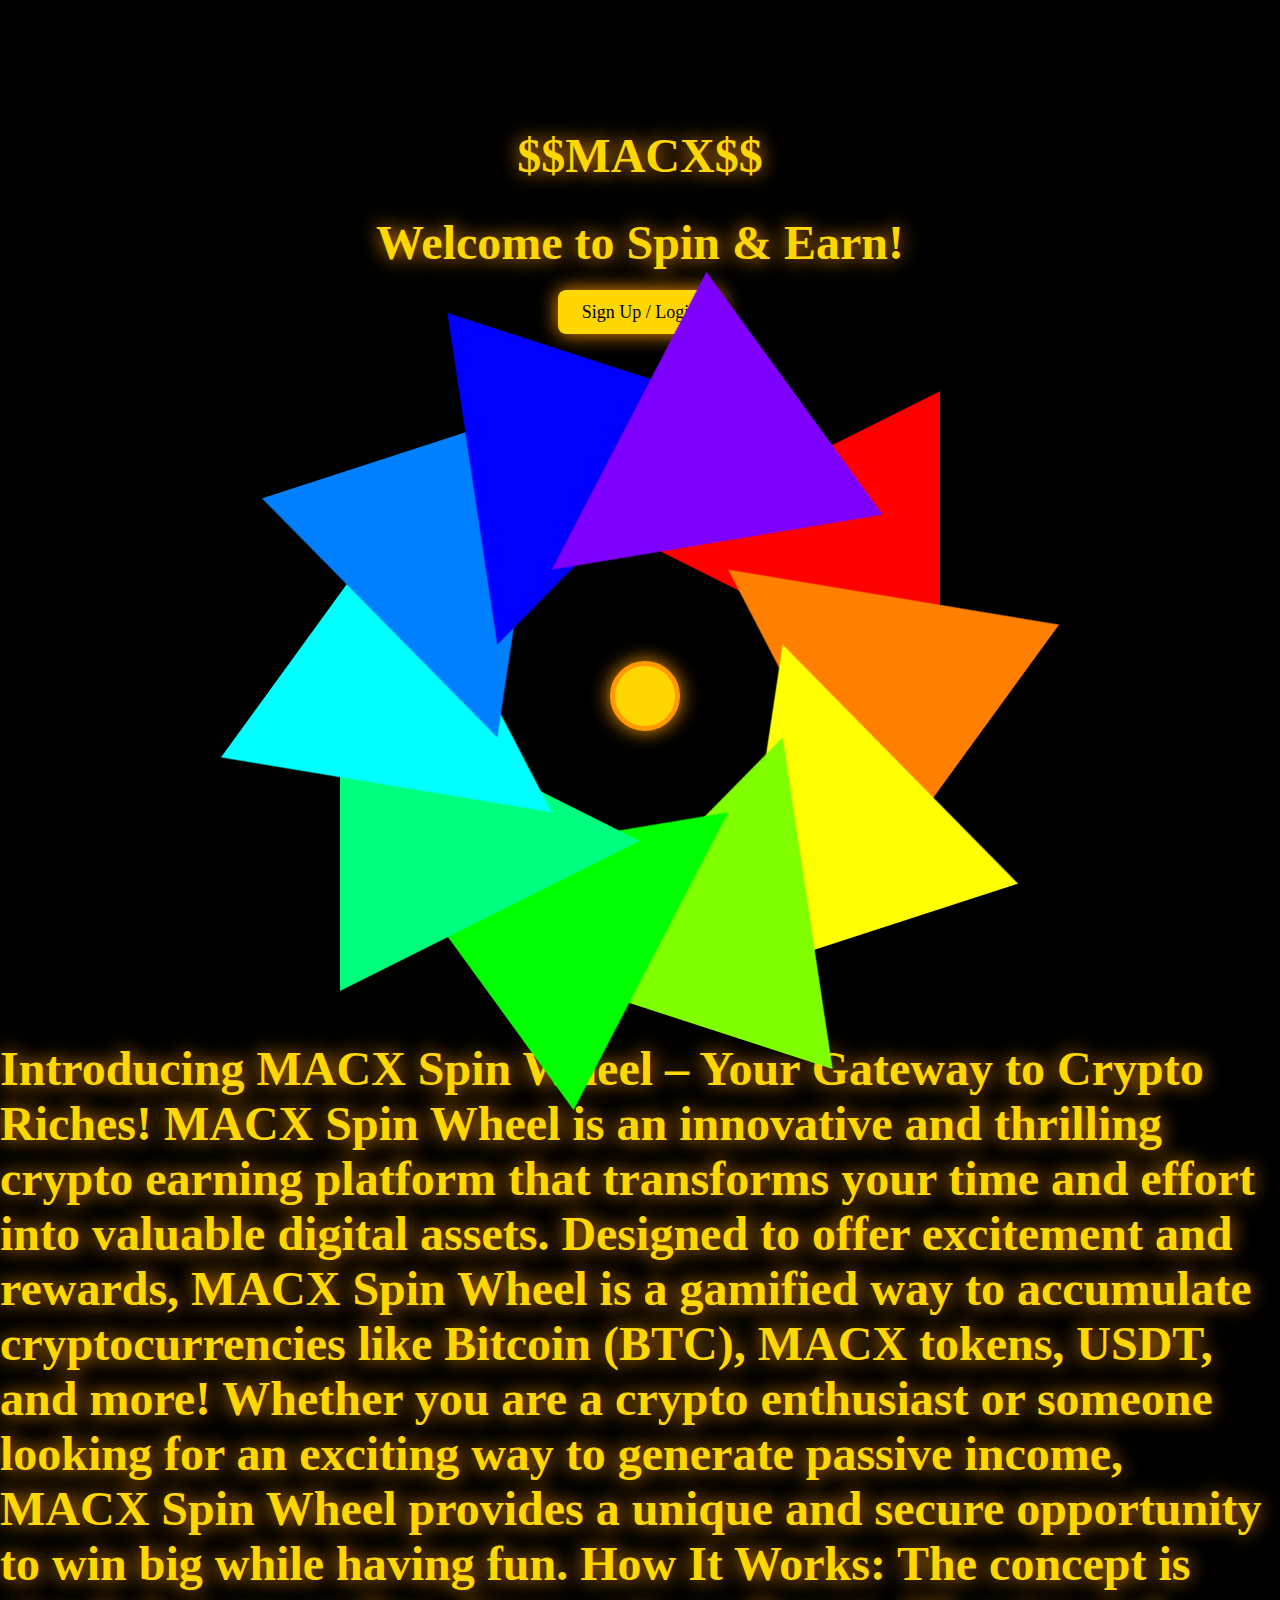
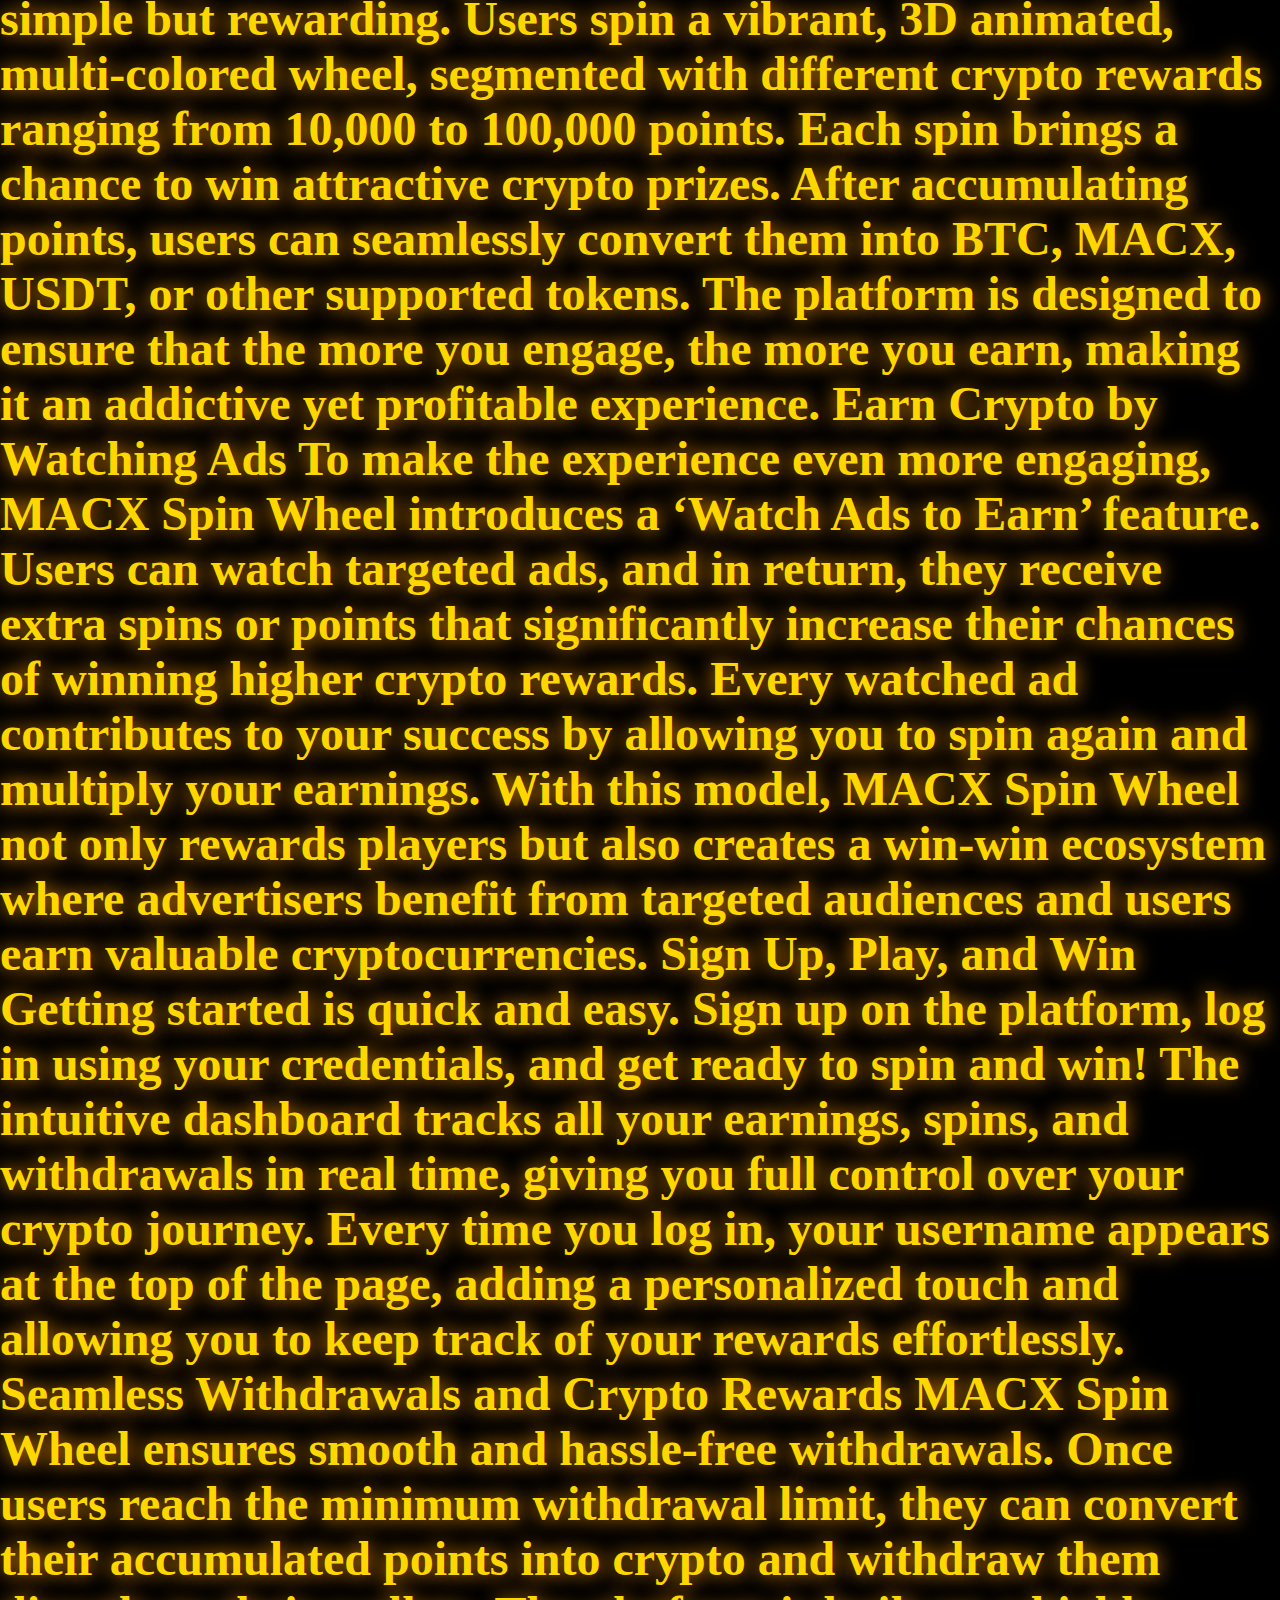
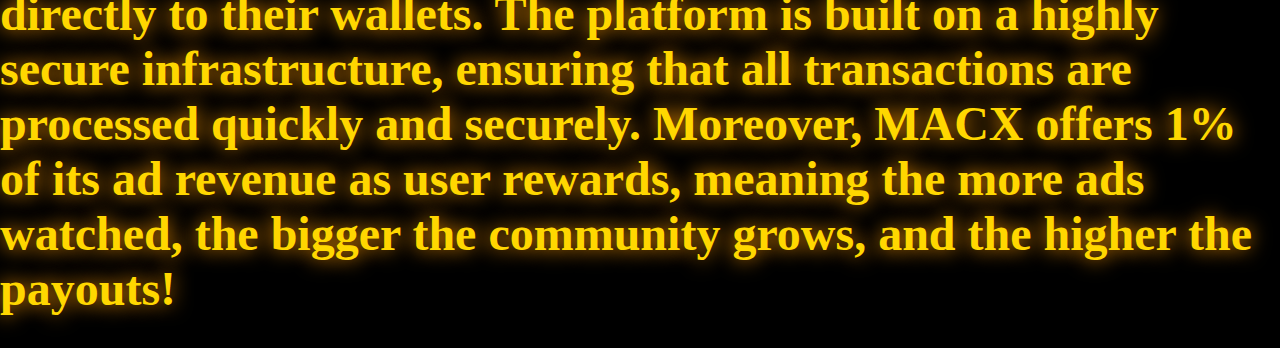
==== index.html @ daed9bd7 "Update index.html" ====
<!DOCTYPE html>
<html>
<head>
    <title>Spin & Earn - Home</title>
    <link rel="stylesheet" type="text/css" href="styles.css">
<style>
    /* Global Styles */
body {
    margin: 0;
    font-family: Algerian, cursive;
    background-color: #000;
    overflow: auto;
}

/* Homepage Container */
.homepage-container {
    text-align: center;
    margin-top: 10%;
}

/* Animated Gold Text */
.animated-text {
    font-weight: bold;
    color: gold;
    text-shadow: 0 0 20px #ff9900;
    font-size: 48px;
    animation: text-glow 1.5s infinite alternate;
}

@keyframes text-glow {
    0% {
        text-shadow: 0 0 10px gold;
    }
    100% {
        text-shadow: 0 0 30px gold, 0 0 40px #ff9900;
    }
}

/* Button Styles */
.btn {
    background-color: gold;
    color: #000;
    padding: 12px 24px;
    text-decoration: none;
    font-size: 18px;
    border-radius: 8px;
    box-shadow: 0 0 20px #ff9900;
    transition: transform 0.3s ease-in-out;
}

.btn:hover {
    transform: scale(1.1);
}

/* Wheel of Fortune Container */
.wheel-container {
    position: relative;
    margin: 50px auto;
    width: 600px;
    height: 600px;
    perspective: 1000px;
}

/* Wheel and Rotation Animation */
.wheel {
    width: 100%;
    height: 100%;
    position: absolute;
    transform-style: preserve-3d;
    animation: spin 10s infinite linear;
}

@keyframes spin {
    0% {
        transform: rotateY(0deg) rotateX(0deg);
    }
    100% {
        transform: rotateY(360deg) rotateX(360deg);
    }
}

/* Wheel Segments - 10 Stripes with Different Colors */
.segment {
    width: 100%;
    height: 50%;
    position: absolute;
    clip-path: polygon(50% 50%, 100% 0, 100% 100%);
    transform-origin: 50% 100%;
}

/* Vibrant Color Segments */
.segment:nth-child(1) {
    background: #FF0000;
    transform: rotate(0deg);
}
.segment:nth-child(2) {
    background: #FF7F00;
    transform: rotate(36deg);
}
.segment:nth-child(3) {
    background: #FFFF00;
    transform: rotate(72deg);
}
.segment:nth-child(4) {
    background: #7FFF00;
    transform: rotate(108deg);
}
.segment:nth-child(5) {
    background: #00FF00;
    transform: rotate(144deg);
}
.segment:nth-child(6) {
    background: #00FF7F;
    transform: rotate(180deg);
}
.segment:nth-child(7) {
    background: #00FFFF;
    transform: rotate(216deg);
}
.segment:nth-child(8) {
    background: #007FFF;
    transform: rotate(252deg);
}
.segment:nth-child(9) {
    background: #0000FF;
    transform: rotate(288deg);
}
.segment:nth-child(10) {
    background: #7F00FF;
    transform: rotate(324deg);
}

/* Center Button for Wheel */
.center {
    width: 60px;
    height: 60px;
    background: gold;
    position: absolute;
    top: 50%;
    left: 50%;
    margin-top: -30px;
    margin-left: -30px;
    border-radius: 50%;
    border: 5px solid #ff9900;
    box-shadow: 0 0 20px #ff9900;
}
</style>
</head>
<body>
    <div class="homepage-container">
       <h1 class="animated-text">$$MACX$$</h1>
        <h1 class="animated-text">Welcome to Spin & Earn!</h1>
        <a href="login.html" class="btn">Sign Up / Login</a>
    </div>
<br>

<!-- Wheel of Fortune Container -->
<div class="wheel-container">
    <div class="wheel" id="wheel">
        <!-- 10 Segments of Wheel with Different Colors and Points -->
        <div class="segment" data-points="10000"></div>
        <div class="segment" data-points="20000"></div>
        <div class="segment" data-points="30000"></div>
        <div class="segment" data-points="40000"></div>
        <div class="segment" data-points="50000"></div>
        <div class="segment" data-points="60000"></div>
        <div class="segment" data-points="70000"></div>
        <div class="segment" data-points="80000"></div>
        <div class="segment" data-points="90000"></div>
        <div class="segment" data-points="100000"></div>
    </div>
    <div class="center"></div>
</div>

<h1 class="animated-text">Introducing MACX Spin Wheel – Your Gateway to Crypto Riches!

MACX Spin Wheel is an innovative and thrilling crypto earning platform that transforms your time and effort into valuable digital assets. Designed to offer excitement and rewards, MACX Spin Wheel is a gamified way to accumulate cryptocurrencies like Bitcoin (BTC), MACX tokens, USDT, and more! Whether you are a crypto enthusiast or someone looking for an exciting way to generate passive income, MACX Spin Wheel provides a unique and secure opportunity to win big while having fun.

How It Works:

The concept is simple but rewarding. Users spin a vibrant, 3D animated, multi-colored wheel, segmented with different crypto rewards ranging from 10,000 to 100,000 points. Each spin brings a chance to win attractive crypto prizes. After accumulating points, users can seamlessly convert them into BTC, MACX, USDT, or other supported tokens. The platform is designed to ensure that the more you engage, the more you earn, making it an addictive yet profitable experience.

Earn Crypto by Watching Ads

To make the experience even more engaging, MACX Spin Wheel introduces a ‘Watch Ads to Earn’ feature. Users can watch targeted ads, and in return, they receive extra spins or points that significantly increase their chances of winning higher crypto rewards. Every watched ad contributes to your success by allowing you to spin again and multiply your earnings. With this model, MACX Spin Wheel not only rewards players but also creates a win-win ecosystem where advertisers benefit from targeted audiences and users earn valuable cryptocurrencies.

Sign Up, Play, and Win

Getting started is quick and easy. Sign up on the platform, log in using your credentials, and get ready to spin and win! The intuitive dashboard tracks all your earnings, spins, and withdrawals in real time, giving you full control over your crypto journey. Every time you log in, your username appears at the top of the page, adding a personalized touch and allowing you to keep track of your rewards effortlessly.

Seamless Withdrawals and Crypto Rewards

MACX Spin Wheel ensures smooth and hassle-free withdrawals. Once users reach the minimum withdrawal limit, they can convert their accumulated points into crypto and withdraw them directly to their wallets. The platform is built on a highly secure infrastructure, ensuring that all transactions are processed quickly and securely. Moreover, MACX offers 1% of its ad revenue as user rewards, meaning the more ads watched, the bigger the community grows, and the higher the payouts!

</h1>

</body>
</html>
---- styles.css ----
body {
    margin: 0;
    font-family: Arial, sans-serif;
    background-color: #000;
    color: #fff;
}

.homepage-container {
    text-align: center;
    margin-top: 20%;
}

.animated-text {
    font-family: Algerian, cursive;
    font-weight: bold;
    color: gold;
    text-shadow: 0 0 20px #ff9900;
    font-size: 48px;
    animation: text-glow 1.5s infinite alternate;
}

@keyframes text-glow {
    0% { text-shadow: 0 0 10px gold; }
    100% { text-shadow: 0 0 30px gold, 0 0 40px #ff9900; }
}

.btn {
    background-color: gold;
    color: #000;
    padding: 12px 24px;
    text-decoration: none;
    font-size: 18px;
    border-radius: 8px;
}

.form-container {
    width: 300px;
    margin: 100px auto;
    text-align: center;
}

input, button {
    margin-top: 10px;
    width: 90%;
    padding: 10px;
}

.error-msg {
    color: red;
    margin-top: 10px;
}
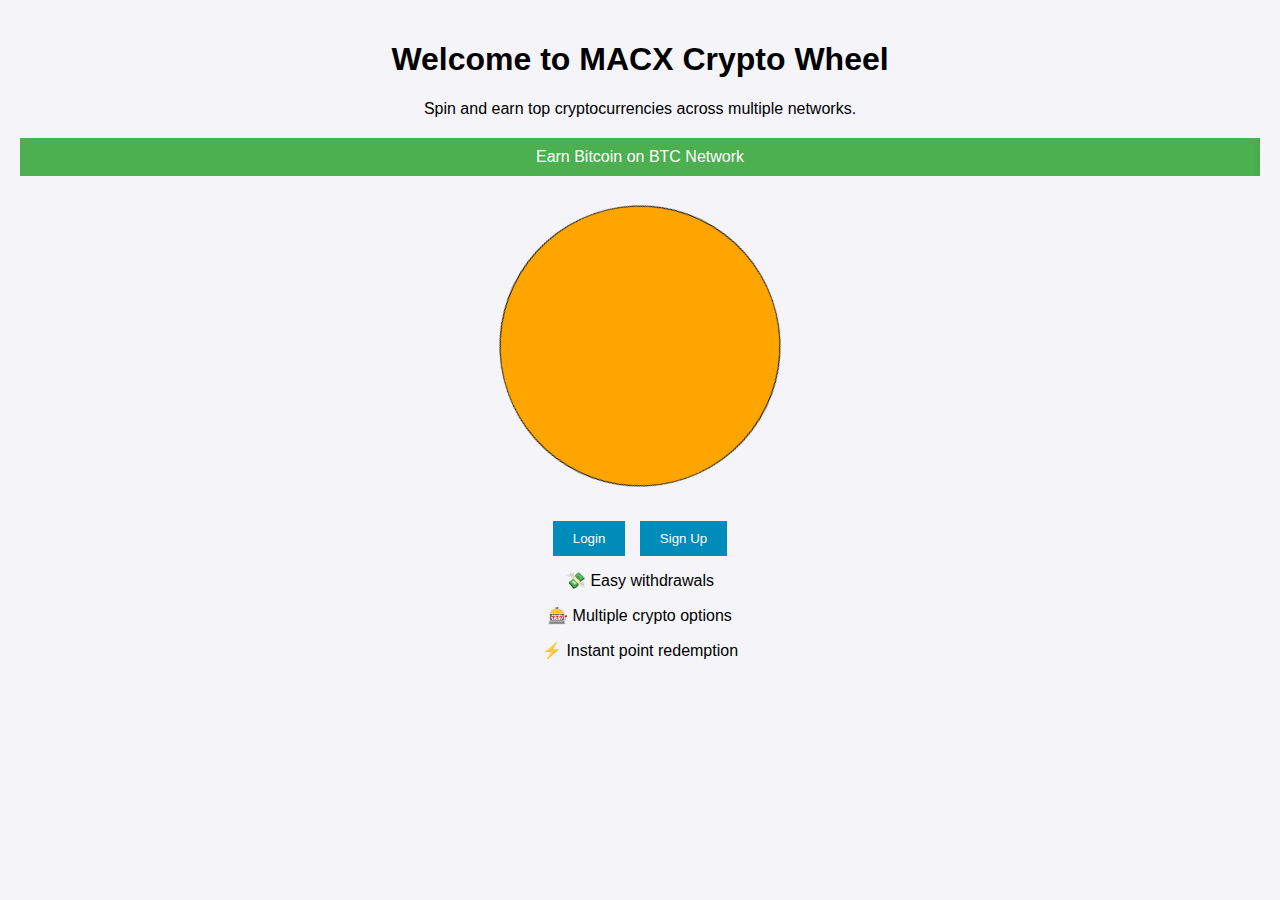
==== commit 7c77c5e0: "Update index.html" ====
--- a/index.html
+++ b/index.html
@@ -1,198 +1,120 @@
 <!DOCTYPE html>
 <html>
 <head>
-    <title>Spin & Earn - Home</title>
-    <link rel="stylesheet" type="text/css" href="styles.css">
-<style>
-    /* Global Styles */
-body {
-    margin: 0;
-    font-family: Algerian, cursive;
-    background-color: #000;
-    overflow: auto;
-}
-
-/* Homepage Container */
-.homepage-container {
-    text-align: center;
-    margin-top: 10%;
-}
-
-/* Animated Gold Text */
-.animated-text {
-    font-weight: bold;
-    color: gold;
-    text-shadow: 0 0 20px #ff9900;
-    font-size: 48px;
-    animation: text-glow 1.5s infinite alternate;
-}
-
-@keyframes text-glow {
-    0% {
-        text-shadow: 0 0 10px gold;
-    }
-    100% {
-        text-shadow: 0 0 30px gold, 0 0 40px #ff9900;
-    }
-}
-
-/* Button Styles */
-.btn {
-    background-color: gold;
-    color: #000;
-    padding: 12px 24px;
-    text-decoration: none;
-    font-size: 18px;
-    border-radius: 8px;
-    box-shadow: 0 0 20px #ff9900;
-    transition: transform 0.3s ease-in-out;
-}
-
-.btn:hover {
-    transform: scale(1.1);
-}
-
-/* Wheel of Fortune Container */
-.wheel-container {
-    position: relative;
-    margin: 50px auto;
-    width: 600px;
-    height: 600px;
-    perspective: 1000px;
-}
-
-/* Wheel and Rotation Animation */
-.wheel {
-    width: 100%;
-    height: 100%;
-    position: absolute;
-    transform-style: preserve-3d;
-    animation: spin 10s infinite linear;
-}
-
-@keyframes spin {
-    0% {
-        transform: rotateY(0deg) rotateX(0deg);
-    }
-    100% {
-        transform: rotateY(360deg) rotateX(360deg);
-    }
-}
-
-/* Wheel Segments - 10 Stripes with Different Colors */
-.segment {
-    width: 100%;
-    height: 50%;
-    position: absolute;
-    clip-path: polygon(50% 50%, 100% 0, 100% 100%);
-    transform-origin: 50% 100%;
-}
-
-/* Vibrant Color Segments */
-.segment:nth-child(1) {
-    background: #FF0000;
-    transform: rotate(0deg);
-}
-.segment:nth-child(2) {
-    background: #FF7F00;
-    transform: rotate(36deg);
-}
-.segment:nth-child(3) {
-    background: #FFFF00;
-    transform: rotate(72deg);
-}
-.segment:nth-child(4) {
-    background: #7FFF00;
-    transform: rotate(108deg);
-}
-.segment:nth-child(5) {
-    background: #00FF00;
-    transform: rotate(144deg);
-}
-.segment:nth-child(6) {
-    background: #00FF7F;
-    transform: rotate(180deg);
-}
-.segment:nth-child(7) {
-    background: #00FFFF;
-    transform: rotate(216deg);
-}
-.segment:nth-child(8) {
-    background: #007FFF;
-    transform: rotate(252deg);
-}
-.segment:nth-child(9) {
-    background: #0000FF;
-    transform: rotate(288deg);
-}
-.segment:nth-child(10) {
-    background: #7F00FF;
-    transform: rotate(324deg);
-}
-
-/* Center Button for Wheel */
-.center {
-    width: 60px;
-    height: 60px;
-    background: gold;
-    position: absolute;
-    top: 50%;
-    left: 50%;
-    margin-top: -30px;
-    margin-left: -30px;
-    border-radius: 50%;
-    border: 5px solid #ff9900;
-    box-shadow: 0 0 20px #ff9900;
-}
-</style>
+    <style>
+        body {
+            font-family: Arial, sans-serif;
+            background: #f4f4f9;
+            margin: 0;
+            padding: 0;
+        }
+        .container {
+            text-align: center;
+            padding: 20px;
+        }
+        header {
+            margin-bottom: 20px;
+        }
+        .slider-container {
+            width: 100%;
+            overflow: hidden;
+            margin-bottom: 20px;
+        }
+        .slider {
+            display: flex;
+            width: 600%;
+            animation: slide 10s linear infinite;
+        }
+        .card {
+            width: 16.66%;
+            background: #4CAF50;
+            color: white;
+            padding: 10px;
+            box-shadow: 2px 2px 10px rgba(0,0,0,0.1);
+        }
+        .wheel-container {
+            margin: 20px auto;
+            width: 300px;
+            height: 300px;
+        }
+        .auth-section button {
+            padding: 10px 20px;
+            margin: 5px;
+            background-color: #008CBA;
+            color: white;
+            border: none;
+            cursor: pointer;
+        }
+        .features p {
+            margin-top: 10px;
+        }
+        @keyframes slide {
+            0% { transform: translateX(0%); }
+            100% { transform: translateX(-100%); }
+        }
+    </style>
 </head>
 <body>
-    <div class="homepage-container">
-       <h1 class="animated-text">$$MACX$$</h1>
-        <h1 class="animated-text">Welcome to Spin & Earn!</h1>
-        <a href="login.html" class="btn">Sign Up / Login</a>
+    <div class="container">
+        <header>
+            <h1>Welcome to MACX Crypto Wheel</h1>
+            <p>Spin and earn top cryptocurrencies across multiple networks.</p>
+        </header>
+
+        <!-- Crypto Info Cards Slider -->
+        <div class="slider-container">
+            <div class="slider">
+                <div class="card">Earn Bitcoin on BTC Network</div>
+                <div class="card">Earn Ethereum on ETH Network</div>
+                <div class="card">Earn USDT on Tron Network</div>
+                <div class="card">Earn TON on TON Network</div>
+                <div class="card">Earn Solana on SOL Network</div>
+                <div class="card">Earn BNB on BSC Network</div>
+            </div>
+        </div>
+
+        <!-- Wheel Section -->
+        <div class="wheel-container">
+            <canvas id="wheel" width="300" height="300"></canvas>
+        </div>
+
+        <!-- Login/Signup Section -->
+        <div class="auth-section">
+            <button onclick="location.href='login.html'">Login</button>
+            <button onclick="location.href='signup.html'">Sign Up</button>
+        </div>
+
+        <!-- Feature Highlights -->
+        <div class="features">
+            <p>💸 Easy withdrawals</p>
+            <p>🎰 Multiple crypto options</p>
+            <p>⚡️ Instant point redemption</p>
+        </div>
     </div>
-<br>
 
-<!-- Wheel of Fortune Container -->
-<div class="wheel-container">
-    <div class="wheel" id="wheel">
-        <!-- 10 Segments of Wheel with Different Colors and Points -->
-        <div class="segment" data-points="10000"></div>
-        <div class="segment" data-points="20000"></div>
-        <div class="segment" data-points="30000"></div>
-        <div class="segment" data-points="40000"></div>
-        <div class="segment" data-points="50000"></div>
-        <div class="segment" data-points="60000"></div>
-        <div class="segment" data-points="70000"></div>
-        <div class="segment" data-points="80000"></div>
-        <div class="segment" data-points="90000"></div>
-        <div class="segment" data-points="100000"></div>
-    </div>
-    <div class="center"></div>
-</div>
+    <script>
+        // Wheel Rotation
+        let canvas = document.getElementById('wheel');
+        let ctx = canvas.getContext('2d');
+        let angle = 0;
 
-<h1 class="animated-text">Introducing MACX Spin Wheel – Your Gateway to Crypto Riches!
+        function drawWheel() {
+            ctx.clearRect(0, 0, 300, 300);
+            ctx.beginPath();
+            ctx.arc(150, 150, 140, 0, 2 * Math.PI);
+            ctx.fillStyle = "#FFA500";
+            ctx.fill();
+            ctx.stroke();
+        }
 
-MACX Spin Wheel is an innovative and thrilling crypto earning platform that transforms your time and effort into valuable digital assets. Designed to offer excitement and rewards, MACX Spin Wheel is a gamified way to accumulate cryptocurrencies like Bitcoin (BTC), MACX tokens, USDT, and more! Whether you are a crypto enthusiast or someone looking for an exciting way to generate passive income, MACX Spin Wheel provides a unique and secure opportunity to win big while having fun.
+        function rotateWheel() {
+            angle += 0.01;
+            canvas.style.transform = `rotate(${angle}rad)`;
+            requestAnimationFrame(rotateWheel);
+        }
 
-How It Works:
-
-The concept is simple but rewarding. Users spin a vibrant, 3D animated, multi-colored wheel, segmented with different crypto rewards ranging from 10,000 to 100,000 points. Each spin brings a chance to win attractive crypto prizes. After accumulating points, users can seamlessly convert them into BTC, MACX, USDT, or other supported tokens. The platform is designed to ensure that the more you engage, the more you earn, making it an addictive yet profitable experience.
-
-Earn Crypto by Watching Ads
-
-To make the experience even more engaging, MACX Spin Wheel introduces a ‘Watch Ads to Earn’ feature. Users can watch targeted ads, and in return, they receive extra spins or points that significantly increase their chances of winning higher crypto rewards. Every watched ad contributes to your success by allowing you to spin again and multiply your earnings. With this model, MACX Spin Wheel not only rewards players but also creates a win-win ecosystem where advertisers benefit from targeted audiences and users earn valuable cryptocurrencies.
-
-Sign Up, Play, and Win
-
-Getting started is quick and easy. Sign up on the platform, log in using your credentials, and get ready to spin and win! The intuitive dashboard tracks all your earnings, spins, and withdrawals in real time, giving you full control over your crypto journey. Every time you log in, your username appears at the top of the page, adding a personalized touch and allowing you to keep track of your rewards effortlessly.
-
-Seamless Withdrawals and Crypto Rewards
-
-MACX Spin Wheel ensures smooth and hassle-free withdrawals. Once users reach the minimum withdrawal limit, they can convert their accumulated points into crypto and withdraw them directly to their wallets. The platform is built on a highly secure infrastructure, ensuring that all transactions are processed quickly and securely. Moreover, MACX offers 1% of its ad revenue as user rewards, meaning the more ads watched, the bigger the community grows, and the higher the payouts!
-
-</h1>
-
+        drawWheel();
+        rotateWheel();
+    </script>
 </body>
 </html>
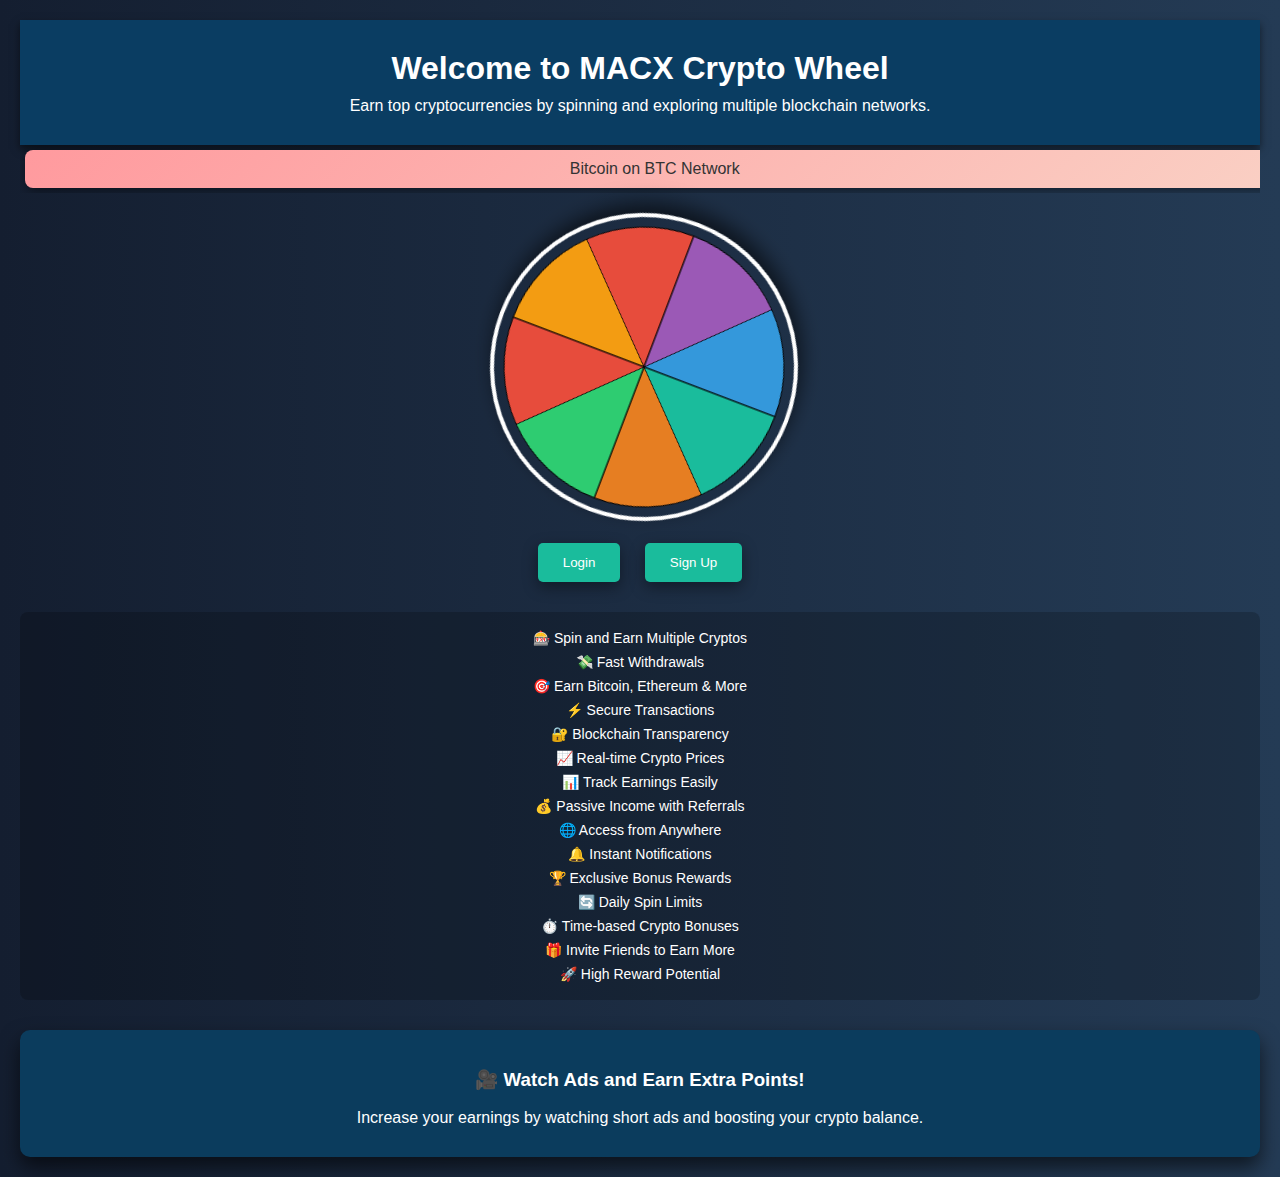
==== commit 7ffa0bc1: "Update index.html" ====
--- a/index.html
+++ b/index.html
@@ -3,17 +3,24 @@
 <head>
     <style>
         body {
-            font-family: Arial, sans-serif;
-            background: #f4f4f9;
+            font-family: 'Arial', sans-serif;
+            background: linear-gradient(to right, #141e30, #243b55);
             margin: 0;
             padding: 0;
+            overflow-x: hidden;
         }
         .container {
             text-align: center;
             padding: 20px;
+            color: #fff;
         }
         header {
-            margin-bottom: 20px;
+            padding: 20px;
+            background: #0a3d62;
+            box-shadow: 0 4px 8px rgba(0,0,0,0.5);
+        }
+        h1, p {
+            margin: 10px 0;
         }
         .slider-container {
             width: 100%;
@@ -22,35 +29,63 @@
         }
         .slider {
             display: flex;
-            width: 600%;
-            animation: slide 10s linear infinite;
+            width: 1200%;
+            animation: slide 12s linear infinite;
         }
         .card {
-            width: 16.66%;
-            background: #4CAF50;
-            color: white;
+            width: 8.33%;
+            background: linear-gradient(135deg, #ff9a9e, #fad0c4);
+            color: #333;
             padding: 10px;
-            box-shadow: 2px 2px 10px rgba(0,0,0,0.1);
+            margin: 5px;
+            box-shadow: 2px 2px 12px rgba(0,0,0,0.5);
+            border-radius: 8px;
         }
         .wheel-container {
             margin: 20px auto;
             width: 300px;
             height: 300px;
+            position: relative;
+            transform-style: preserve-3d;
+        }
+        canvas {
+            border: 4px solid #fff;
+            border-radius: 50%;
+            box-shadow: 0 10px 20px rgba(0,0,0,0.6);
         }
         .auth-section button {
-            padding: 10px 20px;
-            margin: 5px;
-            background-color: #008CBA;
-            color: white;
+            padding: 12px 25px;
+            margin: 10px;
+            background-color: #1abc9c;
+            color: #fff;
             border: none;
+            border-radius: 5px;
+            box-shadow: 0 5px 15px rgba(0,0,0,0.4);
             cursor: pointer;
         }
+        .auth-section button:hover {
+            background-color: #16a085;
+        }
+        .features {
+            margin-top: 20px;
+            padding: 10px;
+            background: rgba(0, 0, 0, 0.2);
+            border-radius: 8px;
+        }
         .features p {
-            margin-top: 10px;
+            font-size: 14px;
+            margin: 8px 0;
         }
         @keyframes slide {
-            0% { transform: translateX(0%); }
+            0% { transform: translateX(0); }
             100% { transform: translateX(-100%); }
+        }
+        .ads-container {
+            margin-top: 30px;
+            padding: 20px;
+            background: #0b3c5d;
+            border-radius: 10px;
+            box-shadow: 0 10px 20px rgba(0,0,0,0.6);
         }
     </style>
 </head>
@@ -58,18 +93,18 @@
     <div class="container">
         <header>
             <h1>Welcome to MACX Crypto Wheel</h1>
-            <p>Spin and earn top cryptocurrencies across multiple networks.</p>
+            <p>Earn top cryptocurrencies by spinning and exploring multiple blockchain networks.</p>
         </header>
 
         <!-- Crypto Info Cards Slider -->
         <div class="slider-container">
             <div class="slider">
-                <div class="card">Earn Bitcoin on BTC Network</div>
-                <div class="card">Earn Ethereum on ETH Network</div>
-                <div class="card">Earn USDT on Tron Network</div>
-                <div class="card">Earn TON on TON Network</div>
-                <div class="card">Earn Solana on SOL Network</div>
-                <div class="card">Earn BNB on BSC Network</div>
+                <div class="card">Bitcoin on BTC Network</div>
+                <div class="card">Ethereum on ETH Network</div>
+                <div class="card">USDT on Tron Network</div>
+                <div class="card">TON on TON Network</div>
+                <div class="card">Solana on SOL Network</div>
+                <div class="card">BNB on BSC Network</div>
             </div>
         </div>
 
@@ -86,30 +121,51 @@
 
         <!-- Feature Highlights -->
         <div class="features">
-            <p>💸 Easy withdrawals</p>
-            <p>🎰 Multiple crypto options</p>
-            <p>⚡️ Instant point redemption</p>
+            <p>🎰 Spin and Earn Multiple Cryptos</p>
+            <p>💸 Fast Withdrawals</p>
+            <p>🎯 Earn Bitcoin, Ethereum & More</p>
+            <p>⚡️ Secure Transactions</p>
+            <p>🔐 Blockchain Transparency</p>
+            <p>📈 Real-time Crypto Prices</p>
+            <p>📊 Track Earnings Easily</p>
+            <p>💰 Passive Income with Referrals</p>
+            <p>🌐 Access from Anywhere</p>
+            <p>🔔 Instant Notifications</p>
+            <p>🏆 Exclusive Bonus Rewards</p>
+            <p>🔄 Daily Spin Limits</p>
+            <p>⏱️ Time-based Crypto Bonuses</p>
+            <p>🎁 Invite Friends to Earn More</p>
+            <p>🚀 High Reward Potential</p>
+        </div>
+
+        <!-- Advertisement Section -->
+        <div class="ads-container">
+            <h3>🎥 Watch Ads and Earn Extra Points!</h3>
+            <p>Increase your earnings by watching short ads and boosting your crypto balance.</p>
         </div>
     </div>
 
     <script>
-        // Wheel Rotation
+        // Wheel Drawing with Stripes
         let canvas = document.getElementById('wheel');
         let ctx = canvas.getContext('2d');
-        let angle = 0;
+        const colors = ['#f39c12', '#e74c3c', '#9b59b6', '#3498db', '#1abc9c', '#e67e22', '#2ecc71', '#e74c3c'];
 
         function drawWheel() {
-            ctx.clearRect(0, 0, 300, 300);
-            ctx.beginPath();
-            ctx.arc(150, 150, 140, 0, 2 * Math.PI);
-            ctx.fillStyle = "#FFA500";
-            ctx.fill();
-            ctx.stroke();
+            let sliceAngle = 2 * Math.PI / colors.length;
+            for (let i = 0; i < colors.length; i++) {
+                ctx.beginPath();
+                ctx.moveTo(150, 150);
+                ctx.arc(150, 150, 140, sliceAngle * i, sliceAngle * (i + 1));
+                ctx.closePath();
+                ctx.fillStyle = colors[i];
+                ctx.fill();
+                ctx.stroke();
+            }
         }
 
         function rotateWheel() {
-            angle += 0.01;
-            canvas.style.transform = `rotate(${angle}rad)`;
+            canvas.style.transform = `rotate(${Date.now() / 50}deg)`;
             requestAnimationFrame(rotateWheel);
         }
 
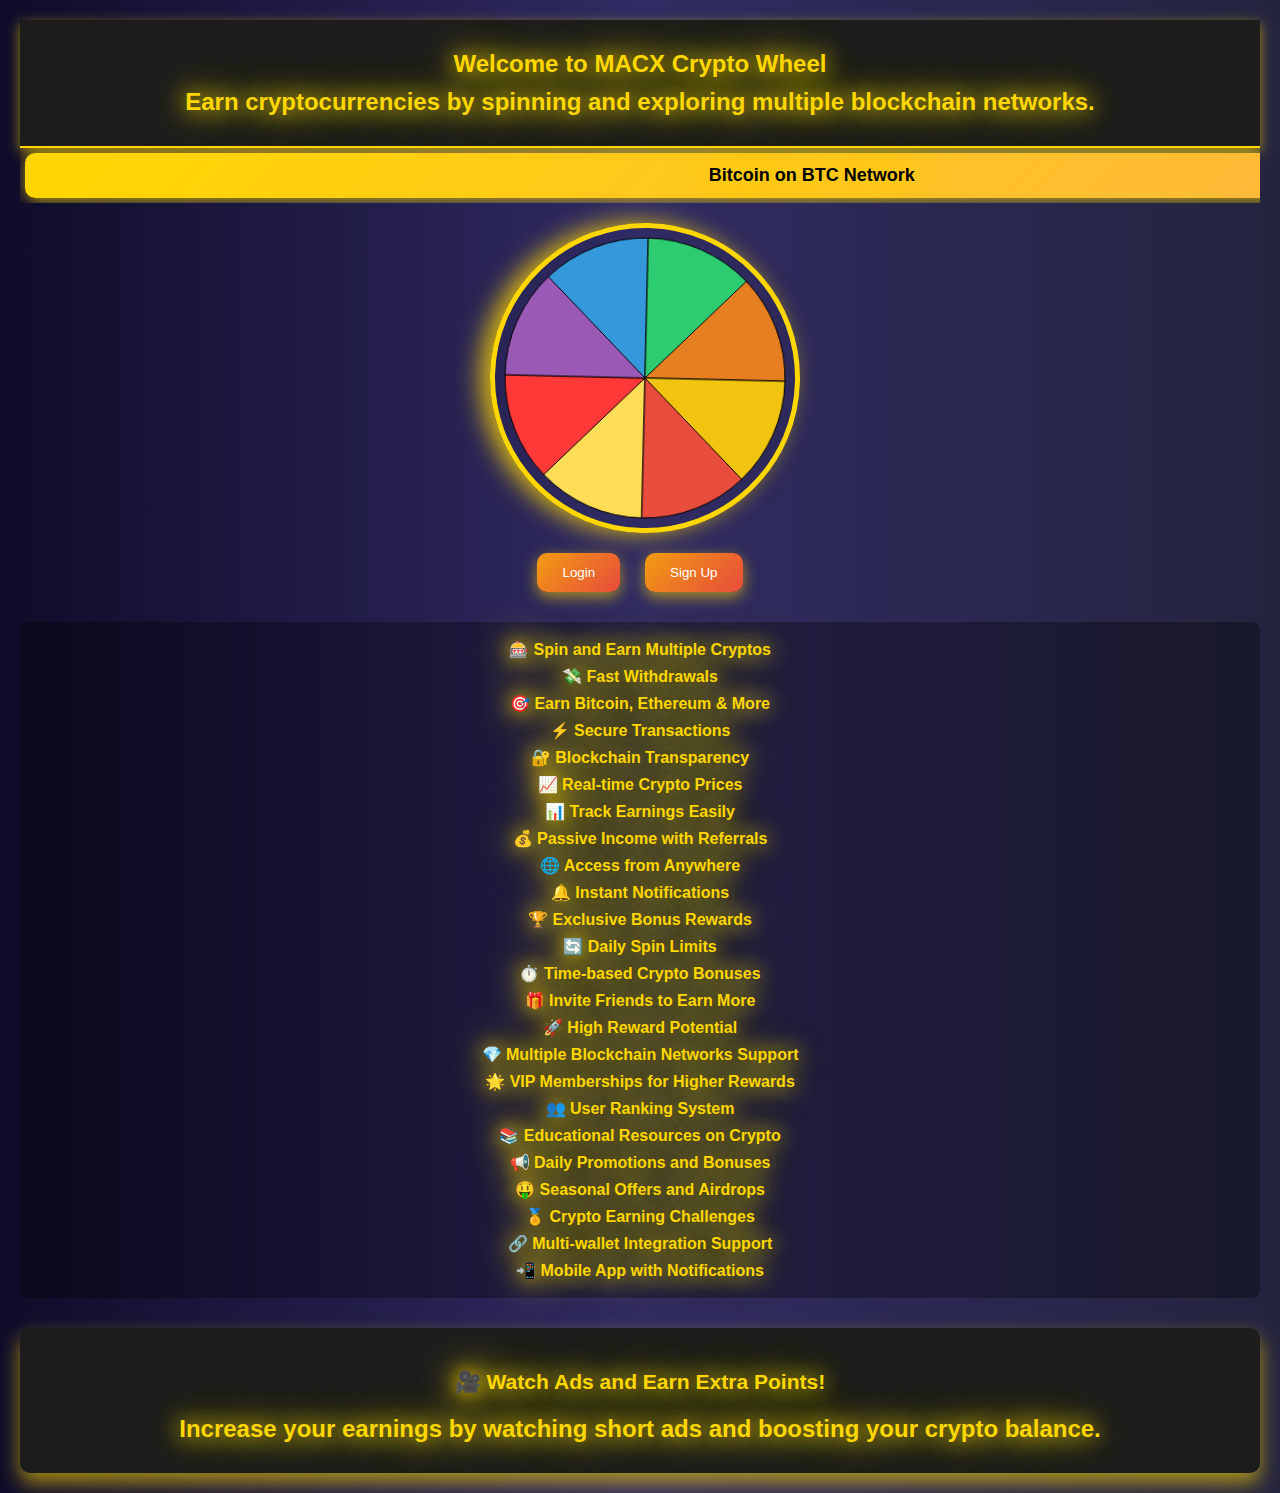
==== commit ac5b53fb: "Update index.html" ====
--- a/index.html
+++ b/index.html
@@ -3,8 +3,8 @@
 <head>
     <style>
         body {
-            font-family: 'Arial', sans-serif;
-            background: linear-gradient(to right, #141e30, #243b55);
+            font-family: 'Cursive', sans-serif;
+            background: linear-gradient(to right, #0f0c29, #302b63, #24243e);
             margin: 0;
             padding: 0;
             overflow-x: hidden;
@@ -12,15 +12,21 @@
         .container {
             text-align: center;
             padding: 20px;
-            color: #fff;
+            color: gold;
+            text-shadow: 0 0 20px gold, 0 0 40px #ffdd00;
+            font-size: 18px;
+            font-weight: bold;
         }
         header {
             padding: 20px;
-            background: #0a3d62;
-            box-shadow: 0 4px 8px rgba(0,0,0,0.5);
+            background: #1c1c1c;
+            box-shadow: 0 4px 12px rgba(255, 215, 0, 0.6);
+            border-bottom: 2px solid gold;
         }
         h1, p {
             margin: 10px 0;
+            font-size: 24px;
+            font-weight: bold;
         }
         .slider-container {
             width: 100%;
@@ -29,51 +35,50 @@
         }
         .slider {
             display: flex;
-            width: 1200%;
-            animation: slide 12s linear infinite;
+            width: 1500%;
+            animation: slide 20s linear infinite;
         }
         .card {
             width: 8.33%;
-            background: linear-gradient(135deg, #ff9a9e, #fad0c4);
-            color: #333;
-            padding: 10px;
+            background: linear-gradient(135deg, #ffd700, #ffb347);
+            color: #000;
+            padding: 12px;
             margin: 5px;
-            box-shadow: 2px 2px 12px rgba(0,0,0,0.5);
-            border-radius: 8px;
+            box-shadow: 2px 2px 15px rgba(255,215,0,0.8);
+            border-radius: 10px;
         }
         .wheel-container {
             margin: 20px auto;
             width: 300px;
             height: 300px;
             position: relative;
-            transform-style: preserve-3d;
         }
         canvas {
-            border: 4px solid #fff;
+            border: 5px solid gold;
             border-radius: 50%;
-            box-shadow: 0 10px 20px rgba(0,0,0,0.6);
+            box-shadow: 0 10px 25px rgba(255,215,0,0.8);
         }
         .auth-section button {
             padding: 12px 25px;
             margin: 10px;
-            background-color: #1abc9c;
+            background: linear-gradient(135deg, #f39c12, #e74c3c);
             color: #fff;
             border: none;
-            border-radius: 5px;
-            box-shadow: 0 5px 15px rgba(0,0,0,0.4);
+            border-radius: 10px;
+            box-shadow: 0 5px 15px rgba(255,215,0,0.6);
             cursor: pointer;
         }
         .auth-section button:hover {
-            background-color: #16a085;
+            background-color: #ffdd57;
         }
         .features {
             margin-top: 20px;
             padding: 10px;
-            background: rgba(0, 0, 0, 0.2);
+            background: rgba(0, 0, 0, 0.3);
             border-radius: 8px;
         }
         .features p {
-            font-size: 14px;
+            font-size: 16px;
             margin: 8px 0;
         }
         @keyframes slide {
@@ -83,9 +88,9 @@
         .ads-container {
             margin-top: 30px;
             padding: 20px;
-            background: #0b3c5d;
+            background: #1c1c1c;
             border-radius: 10px;
-            box-shadow: 0 10px 20px rgba(0,0,0,0.6);
+            box-shadow: 0 10px 20px rgba(255,215,0,0.6);
         }
     </style>
 </head>
@@ -93,7 +98,7 @@
     <div class="container">
         <header>
             <h1>Welcome to MACX Crypto Wheel</h1>
-            <p>Earn top cryptocurrencies by spinning and exploring multiple blockchain networks.</p>
+            <p>Earn cryptocurrencies by spinning and exploring multiple blockchain networks.</p>
         </header>
 
         <!-- Crypto Info Cards Slider -->
@@ -136,6 +141,15 @@
             <p>⏱️ Time-based Crypto Bonuses</p>
             <p>🎁 Invite Friends to Earn More</p>
             <p>🚀 High Reward Potential</p>
+            <p>💎 Multiple Blockchain Networks Support</p>
+            <p>🌟 VIP Memberships for Higher Rewards</p>
+            <p>👥 User Ranking System</p>
+            <p>📚 Educational Resources on Crypto</p>
+            <p>📢 Daily Promotions and Bonuses</p>
+            <p>🤑 Seasonal Offers and Airdrops</p>
+            <p>🏅 Crypto Earning Challenges</p>
+            <p>🔗 Multi-wallet Integration Support</p>
+            <p>📲 Mobile App with Notifications</p>
         </div>
 
         <!-- Advertisement Section -->
@@ -149,7 +163,7 @@
         // Wheel Drawing with Stripes
         let canvas = document.getElementById('wheel');
         let ctx = canvas.getContext('2d');
-        const colors = ['#f39c12', '#e74c3c', '#9b59b6', '#3498db', '#1abc9c', '#e67e22', '#2ecc71', '#e74c3c'];
+        const colors = ['#ffdd57', '#ff3838', '#9b59b6', '#3498db', '#2ecc71', '#e67e22', '#f1c40f', '#e74c3c'];
 
         function drawWheel() {
             let sliceAngle = 2 * Math.PI / colors.length;
@@ -165,7 +179,7 @@
         }
 
         function rotateWheel() {
-            canvas.style.transform = `rotate(${Date.now() / 50}deg)`;
+            canvas.style.transform = `rotate(${Date.now() / 60}deg)`;
             requestAnimationFrame(rotateWheel);
         }
 
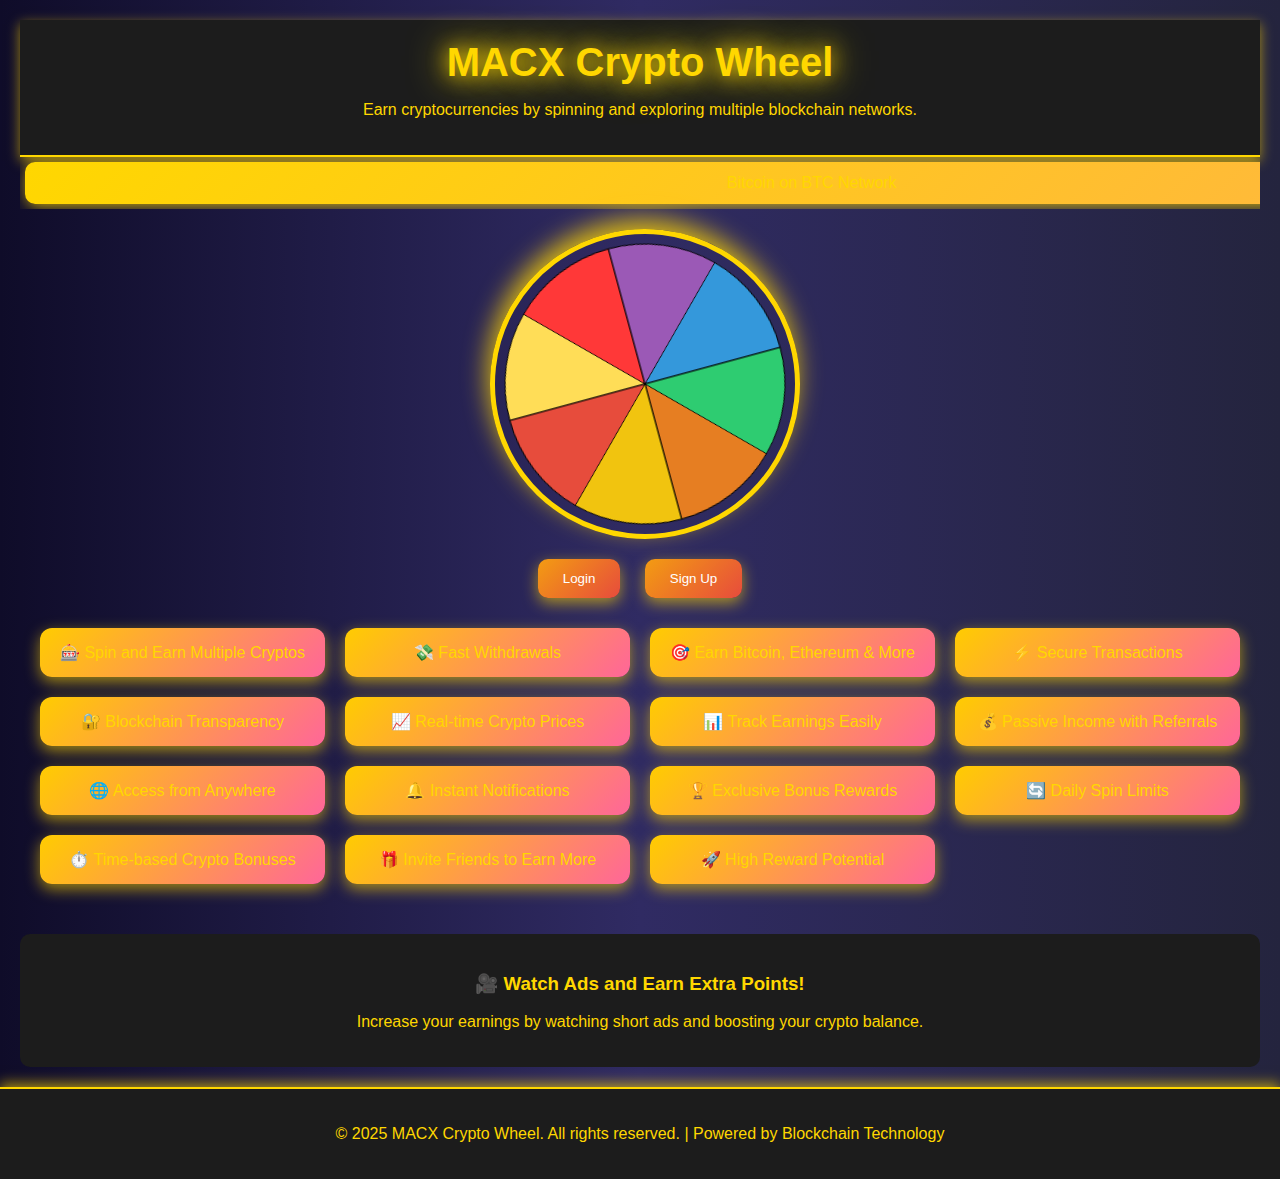
==== commit 39cdfbf7: "Update index.html" ====
--- a/index.html
+++ b/index.html
@@ -8,14 +8,11 @@
             margin: 0;
             padding: 0;
             overflow-x: hidden;
+            color: gold;
         }
         .container {
             text-align: center;
             padding: 20px;
-            color: gold;
-            text-shadow: 0 0 20px gold, 0 0 40px #ffdd00;
-            font-size: 18px;
-            font-weight: bold;
         }
         header {
             padding: 20px;
@@ -23,10 +20,10 @@
             box-shadow: 0 4px 12px rgba(255, 215, 0, 0.6);
             border-bottom: 2px solid gold;
         }
-        h1, p {
-            margin: 10px 0;
-            font-size: 24px;
-            font-weight: bold;
+        h1 {
+            margin: 0;
+            font-size: 40px;
+            text-shadow: 0 0 20px gold, 0 0 40px #ffdd00;
         }
         .slider-container {
             width: 100%;
@@ -41,22 +38,38 @@
         .card {
             width: 8.33%;
             background: linear-gradient(135deg, #ffd700, #ffb347);
-            color: #000;
             padding: 12px;
             margin: 5px;
-            box-shadow: 2px 2px 15px rgba(255,215,0,0.8);
             border-radius: 10px;
+            box-shadow: 2px 2px 15px rgba(255, 215, 0, 0.8);
         }
         .wheel-container {
             margin: 20px auto;
             width: 300px;
             height: 300px;
-            position: relative;
         }
         canvas {
             border: 5px solid gold;
             border-radius: 50%;
-            box-shadow: 0 10px 25px rgba(255,215,0,0.8);
+            box-shadow: 0 10px 25px rgba(255, 215, 0, 0.8);
+        }
+        .features-container {
+            display: grid;
+            grid-template-columns: repeat(auto-fit, minmax(250px, 1fr));
+            gap: 20px;
+            padding: 20px;
+        }
+        .feature {
+            padding: 15px;
+            border-radius: 12px;
+            background: linear-gradient(135deg, #ffcc00, #ff6699);
+            box-shadow: 0 5px 15px rgba(255, 215, 0, 0.6);
+            animation: morph 6s infinite alternate;
+        }
+        @keyframes morph {
+            0% { border-radius: 10px; }
+            50% { border-radius: 30px; }
+            100% { border-radius: 10px; }
         }
         .auth-section button {
             padding: 12px 25px;
@@ -65,39 +78,36 @@
             color: #fff;
             border: none;
             border-radius: 10px;
-            box-shadow: 0 5px 15px rgba(255,215,0,0.6);
+            box-shadow: 0 5px 15px rgba(255, 215, 0, 0.6);
             cursor: pointer;
         }
         .auth-section button:hover {
             background-color: #ffdd57;
         }
-        .features {
-            margin-top: 20px;
-            padding: 10px;
-            background: rgba(0, 0, 0, 0.3);
-            border-radius: 8px;
-        }
-        .features p {
-            font-size: 16px;
-            margin: 8px 0;
-        }
         @keyframes slide {
             0% { transform: translateX(0); }
             100% { transform: translateX(-100%); }
+        }
+        footer {
+            background: #1c1c1c;
+            color: gold;
+            padding: 20px;
+            text-align: center;
+            border-top: 2px solid gold;
+            box-shadow: 0 -4px 12px rgba(255, 215, 0, 0.6);
         }
         .ads-container {
             margin-top: 30px;
             padding: 20px;
             background: #1c1c1c;
             border-radius: 10px;
-            box-shadow: 0 10px 20px rgba(255,215,0,0.6);
         }
     </style>
 </head>
 <body>
     <div class="container">
         <header>
-            <h1>Welcome to MACX Crypto Wheel</h1>
+            <h1>MACX Crypto Wheel</h1>
             <p>Earn cryptocurrencies by spinning and exploring multiple blockchain networks.</p>
         </header>
 
@@ -125,31 +135,22 @@
         </div>
 
         <!-- Feature Highlights -->
-        <div class="features">
-            <p>🎰 Spin and Earn Multiple Cryptos</p>
-            <p>💸 Fast Withdrawals</p>
-            <p>🎯 Earn Bitcoin, Ethereum & More</p>
-            <p>⚡️ Secure Transactions</p>
-            <p>🔐 Blockchain Transparency</p>
-            <p>📈 Real-time Crypto Prices</p>
-            <p>📊 Track Earnings Easily</p>
-            <p>💰 Passive Income with Referrals</p>
-            <p>🌐 Access from Anywhere</p>
-            <p>🔔 Instant Notifications</p>
-            <p>🏆 Exclusive Bonus Rewards</p>
-            <p>🔄 Daily Spin Limits</p>
-            <p>⏱️ Time-based Crypto Bonuses</p>
-            <p>🎁 Invite Friends to Earn More</p>
-            <p>🚀 High Reward Potential</p>
-            <p>💎 Multiple Blockchain Networks Support</p>
-            <p>🌟 VIP Memberships for Higher Rewards</p>
-            <p>👥 User Ranking System</p>
-            <p>📚 Educational Resources on Crypto</p>
-            <p>📢 Daily Promotions and Bonuses</p>
-            <p>🤑 Seasonal Offers and Airdrops</p>
-            <p>🏅 Crypto Earning Challenges</p>
-            <p>🔗 Multi-wallet Integration Support</p>
-            <p>📲 Mobile App with Notifications</p>
+        <div class="features-container">
+            <div class="feature">🎰 Spin and Earn Multiple Cryptos</div>
+            <div class="feature">💸 Fast Withdrawals</div>
+            <div class="feature">🎯 Earn Bitcoin, Ethereum & More</div>
+            <div class="feature">⚡️ Secure Transactions</div>
+            <div class="feature">🔐 Blockchain Transparency</div>
+            <div class="feature">📈 Real-time Crypto Prices</div>
+            <div class="feature">📊 Track Earnings Easily</div>
+            <div class="feature">💰 Passive Income with Referrals</div>
+            <div class="feature">🌐 Access from Anywhere</div>
+            <div class="feature">🔔 Instant Notifications</div>
+            <div class="feature">🏆 Exclusive Bonus Rewards</div>
+            <div class="feature">🔄 Daily Spin Limits</div>
+            <div class="feature">⏱️ Time-based Crypto Bonuses</div>
+            <div class="feature">🎁 Invite Friends to Earn More</div>
+            <div class="feature">🚀 High Reward Potential</div>
         </div>
 
         <!-- Advertisement Section -->
@@ -158,6 +159,11 @@
             <p>Increase your earnings by watching short ads and boosting your crypto balance.</p>
         </div>
     </div>
+
+    <!-- Footer -->
+    <footer>
+        <p>© 2025 MACX Crypto Wheel. All rights reserved. | Powered by Blockchain Technology</p>
+    </footer>
 
     <script>
         // Wheel Drawing with Stripes
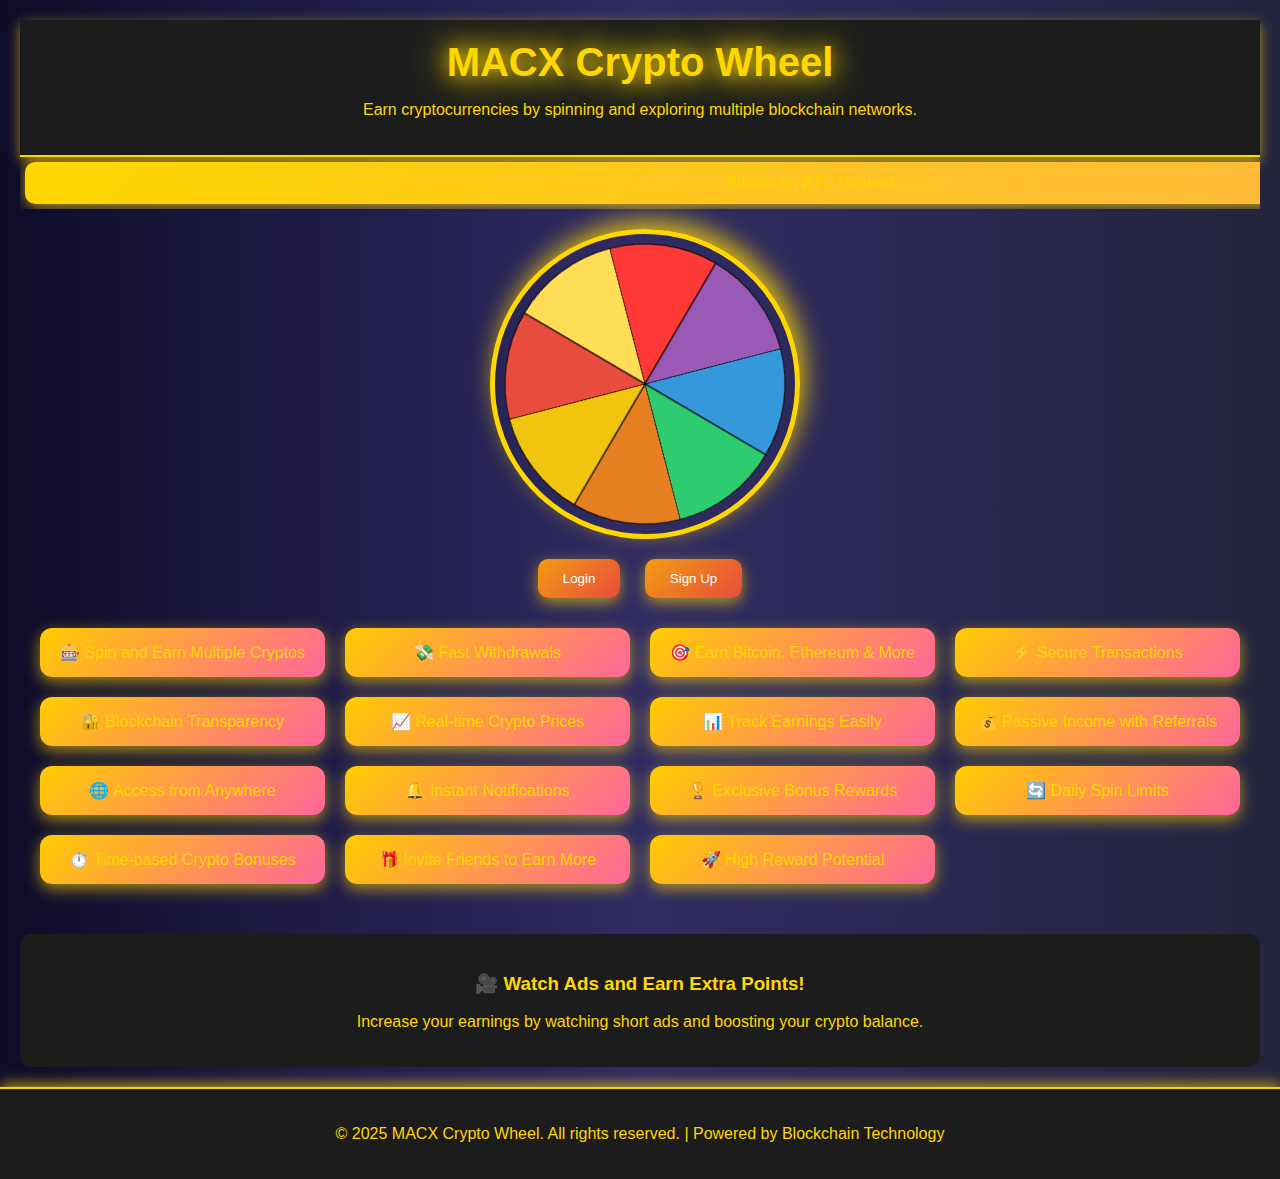
==== commit cf85adb7: "Update index.html" ====
--- a/index.html
+++ b/index.html
@@ -131,7 +131,7 @@
         <!-- Login/Signup Section -->
         <div class="auth-section">
             <button onclick="location.href='login.html'">Login</button>
-            <button onclick="location.href='signup.html'">Sign Up</button>
+            <button onclick="location.href='login.html'">Sign Up</button>
         </div>
 
         <!-- Feature Highlights -->
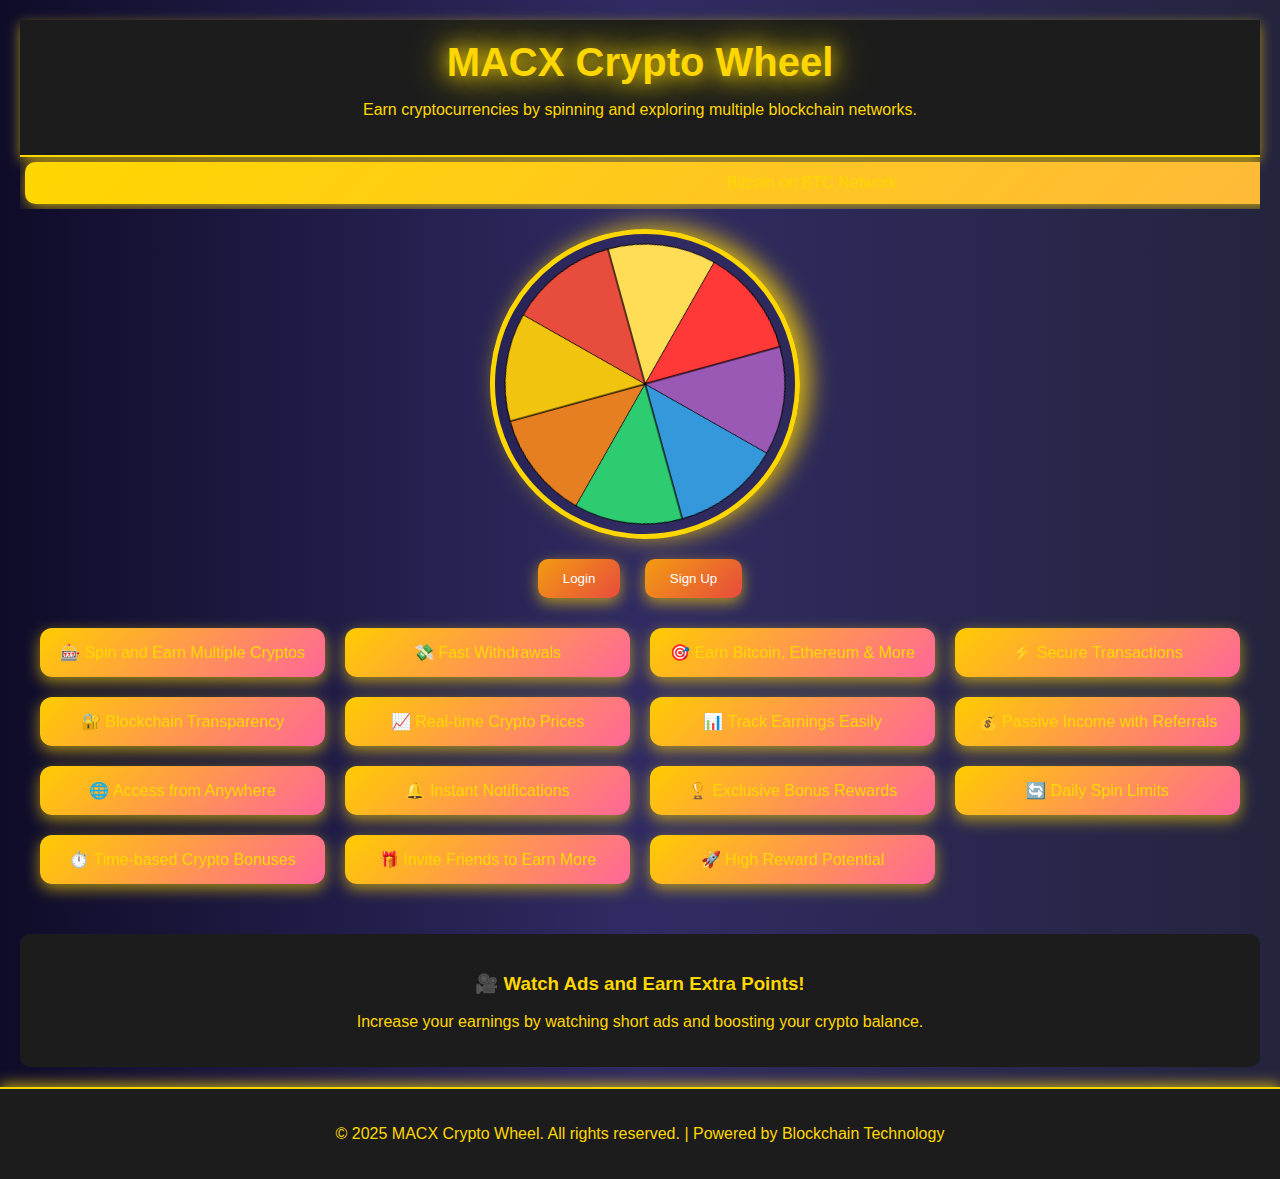
==== commit 4974c79d: "Update index.html" ====
--- a/index.html
+++ b/index.html
@@ -1,6 +1,8 @@
 <!DOCTYPE html>
 <html>
 <head>
+   <script async src="https://pagead2.googlesyndication.com/pagead/js/adsbygoogle.js?client=ca-pub-1204724319985727"
+     crossorigin="anonymous"></script>
     <style>
         body {
             font-family: 'Cursive', sans-serif;
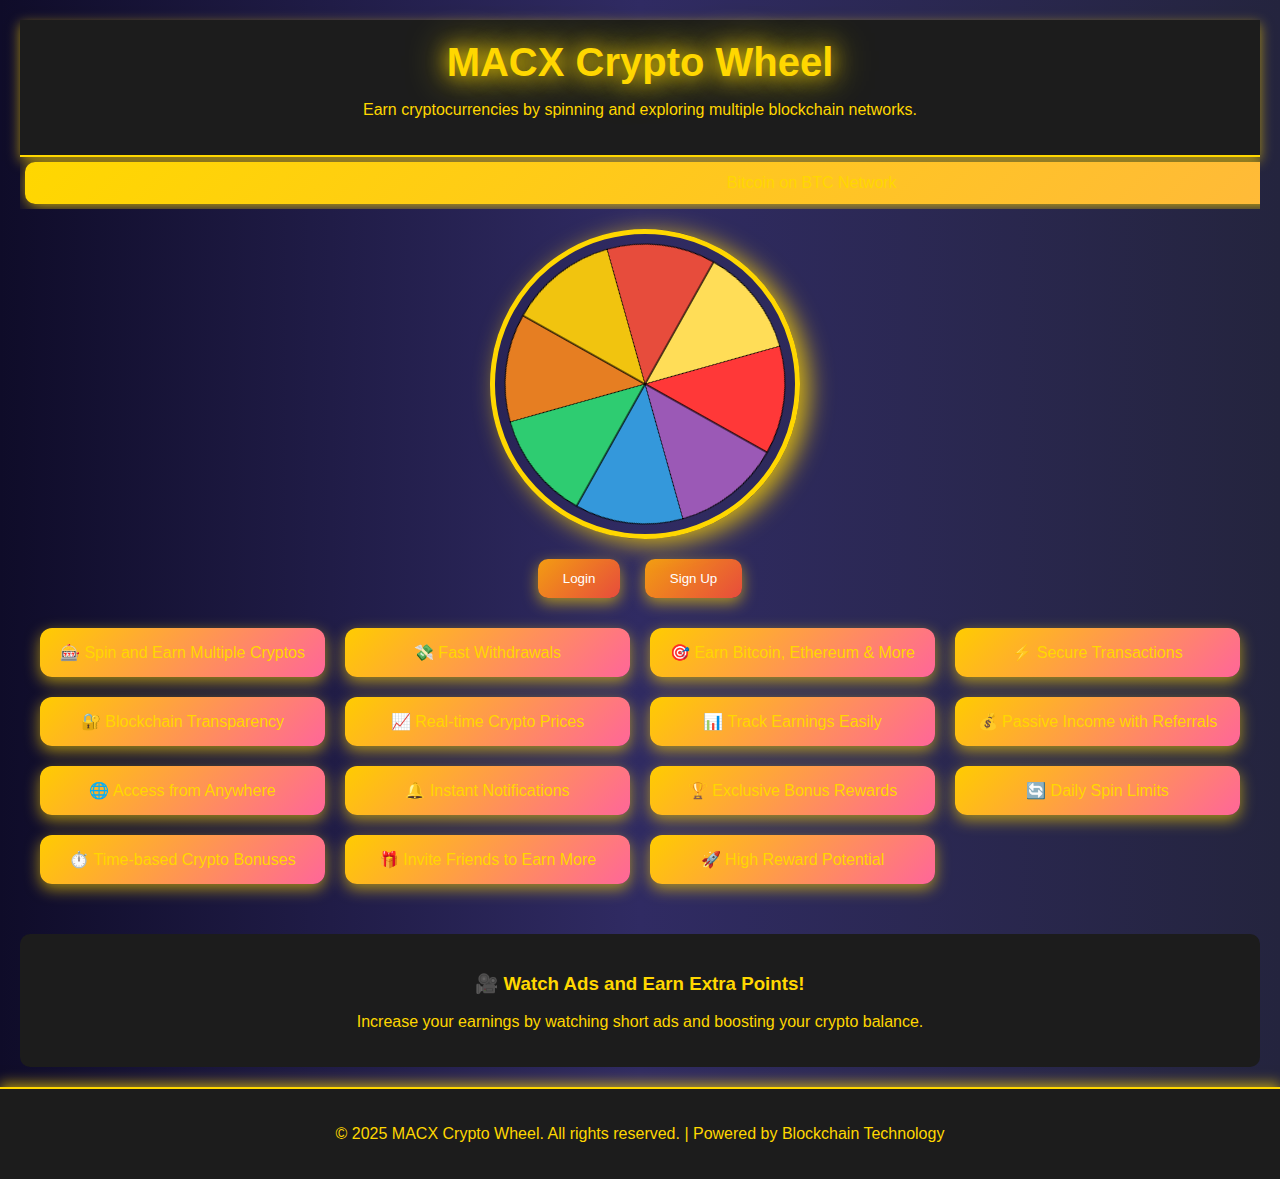
==== commit ed0b6bed: "Update index.html" ====
--- a/index.html
+++ b/index.html
@@ -3,7 +3,8 @@
 <head>
    <script async src="https://pagead2.googlesyndication.com/pagead/js/adsbygoogle.js?client=ca-pub-1204724319985727"
      crossorigin="anonymous"></script>
-    <style>
+   <meta name="google-adsense-account" content="ca-pub-1204724319985727">
+   <style>
         body {
             font-family: 'Cursive', sans-serif;
             background: linear-gradient(to right, #0f0c29, #302b63, #24243e);
